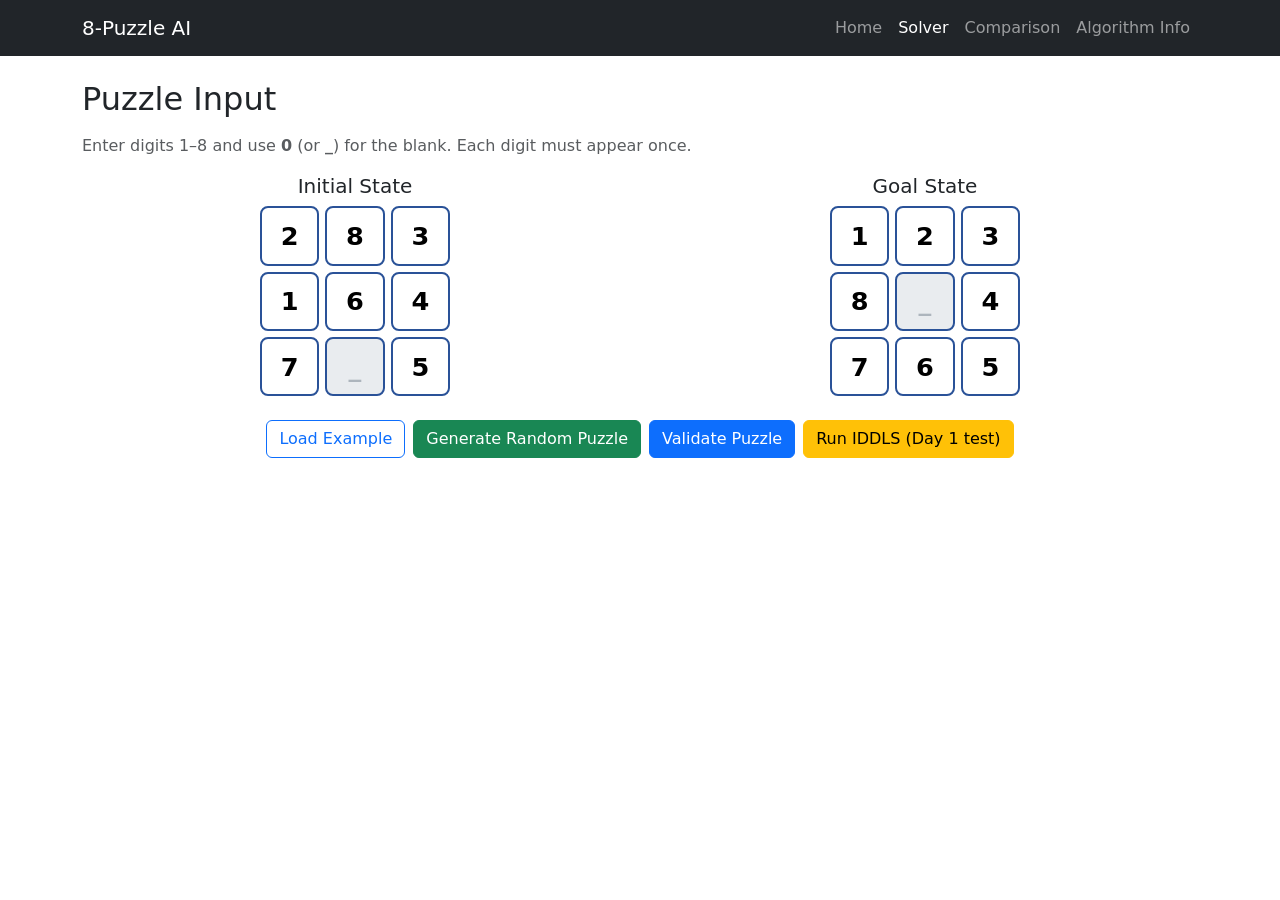
==== puzzle.html @ 8f22b755 "Day 1: home page, puzzle input, core logic, IDDLS engine" ====
<!DOCTYPE html>
<html lang="en">
<head>
  <meta charset="UTF-8">
  <meta name="viewport" content="width=device-width, initial-scale=1">
  <title>Solver | 8-Puzzle IDDLS</title>
  <link href="https://cdn.jsdelivr.net/npm/bootstrap@5.3.3/dist/css/bootstrap.min.css" rel="stylesheet">
  <link rel="stylesheet" href="css/style.css">
</head>
<body>
  <nav class="navbar navbar-expand-lg navbar-dark bg-dark">
    <div class="container">
      <a class="navbar-brand" href="index.html">8-Puzzle AI</a>
      <button class="navbar-toggler" data-bs-toggle="collapse" data-bs-target="#nav"><span class="navbar-toggler-icon"></span></button>
      <div class="collapse navbar-collapse" id="nav">
        <ul class="navbar-nav ms-auto">
          <li class="nav-item"><a class="nav-link" href="index.html">Home</a></li>
          <li class="nav-item"><a class="nav-link active" href="puzzle.html">Solver</a></li>
          <li class="nav-item"><a class="nav-link" href="comparison.html">Comparison</a></li>
          <li class="nav-item"><a class="nav-link" href="algorithms.html">Algorithm Info</a></li>
        </ul>
      </div>
    </div>
  </nav>

  <main class="container my-4">
    <h2 class="mb-3">Puzzle Input</h2>
    <p class="text-muted">Enter digits 1–8 and use <b>0</b> (or <b>_</b>) for the blank. Each digit must appear once.</p>

    <div class="row g-4 text-center">
      <div class="col-md-6">
        <h5>Initial State</h5>
        <div class="board" id="initialBoard"></div>
      </div>
      <div class="col-md-6">
        <h5>Goal State</h5>
        <div class="board" id="goalBoard"></div>
      </div>
    </div>

    <div class="d-flex flex-wrap gap-2 justify-content-center my-4">
      <button class="btn btn-outline-primary" id="btnDefault">Load Example</button>
      <button class="btn btn-success" id="btnRandom">Generate Random Puzzle</button>
      <button class="btn btn-primary" id="btnValidate">Validate Puzzle</button>
      <button class="btn btn-warning" id="btnRun">Run IDDLS (Day 1 test)</button>
    </div>

    <div id="message"></div>
    <div id="result" class="mt-3"></div>
  </main>

  <script src="https://cdn.jsdelivr.net/npm/bootstrap@5.3.3/dist/js/bootstrap.bundle.min.js"></script>
  <script src="js/puzzle.js"></script>
  <script src="js/iddls.js"></script>
  <script src="js/puzzle-page.js"></script>
</body>
</html>
---- css/style.css ----
.hero { background: linear-gradient(135deg, #1e3c72, #2a5298); }

.board {
  display: grid;
  grid-template-columns: repeat(3, 1fr);
  gap: 6px;
  width: 190px;
  margin: 0 auto;
}
.board input, .tile {
  width: 100%;
  aspect-ratio: 1 / 1;
  text-align: center;
  font-size: 1.6rem;
  font-weight: 700;
  border: 2px solid #2a5298;
  border-radius: 8px;
  background: #fff;
}
.tile.blank, .board input.blank { background: #e9ecef; color: #adb5bd; }
.board input.invalid { border-color: #dc3545; background: #f8d7da; }

.step-board { display: inline-block; margin: 8px; text-align: center; }
.mini-board { display: grid; grid-template-columns: repeat(3, 34px); gap: 3px; }
.mini-board div {
  width: 34px; height: 34px; line-height: 34px;
  text-align: center; font-weight: 700;
  background: #2a5298; color: #fff; border-radius: 4px;
}
.mini-board div.blank { background: #e9ecef; color: #e9ecef; }
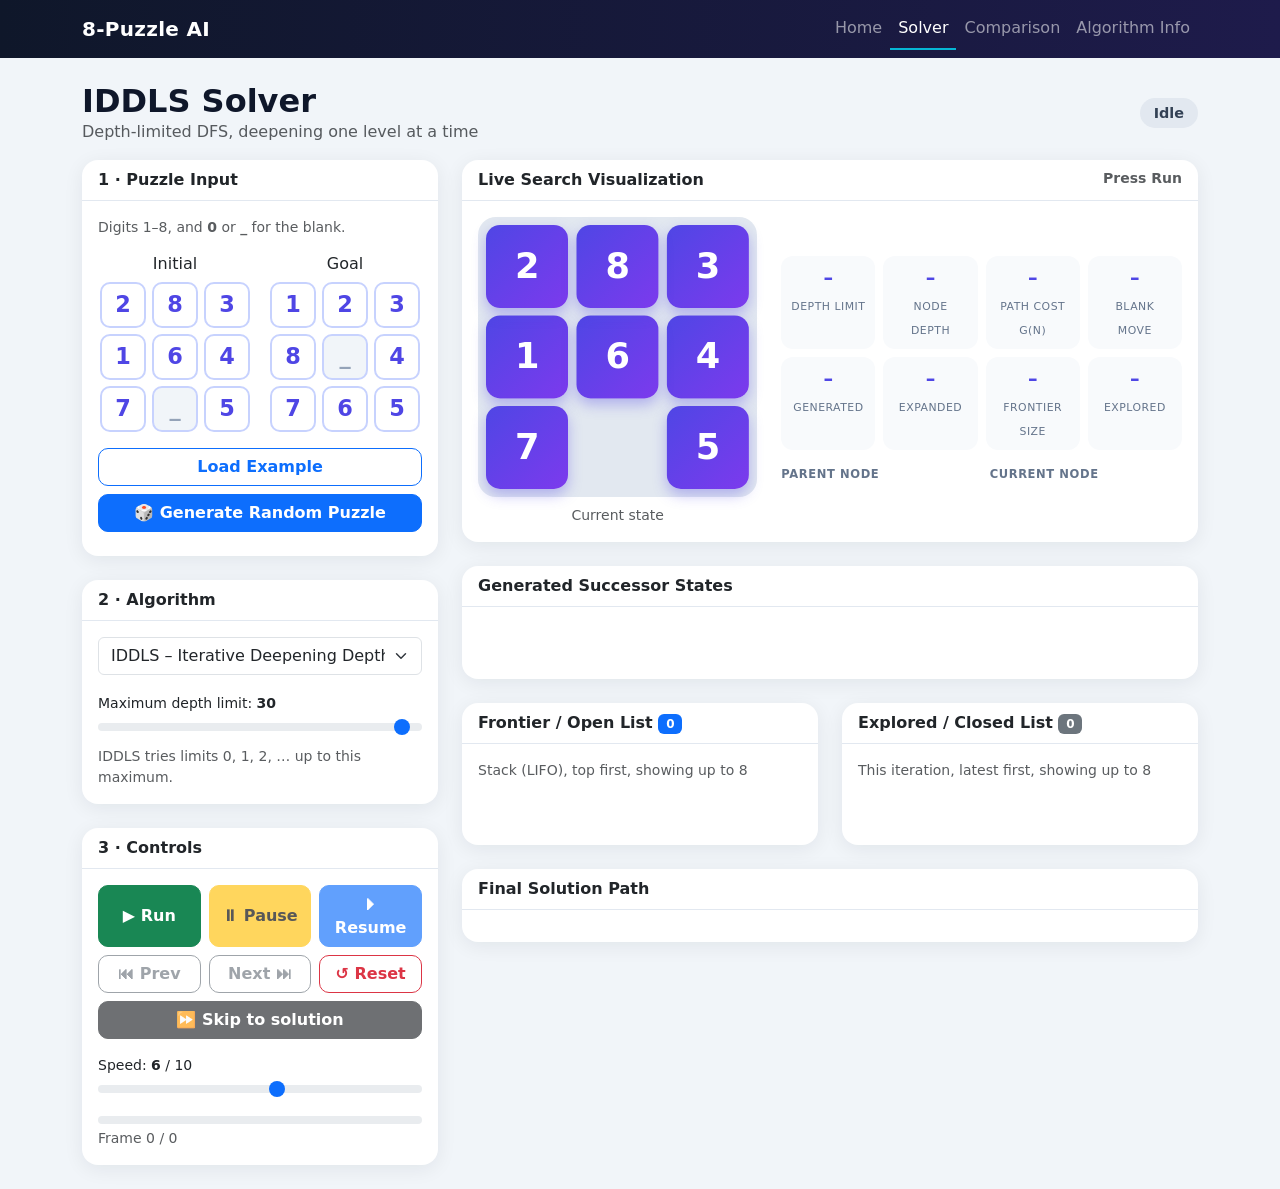
==== commit 0bb93972: "Day 2: animated visualizer, search panels, controls, new UI" ====
--- a/puzzle.html
+++ b/puzzle.html
@@ -8,7 +8,7 @@
   <link rel="stylesheet" href="css/style.css">
 </head>
 <body>
-  <nav class="navbar navbar-expand-lg navbar-dark bg-dark">
+  <nav class="navbar navbar-expand-lg navbar-dark">
     <div class="container">
       <a class="navbar-brand" href="index.html">8-Puzzle AI</a>
       <button class="navbar-toggler" data-bs-toggle="collapse" data-bs-target="#nav"><span class="navbar-toggler-icon"></span></button>
@@ -23,35 +23,141 @@
     </div>
   </nav>
 
-  <main class="container my-4">
-    <h2 class="mb-3">Puzzle Input</h2>
-    <p class="text-muted">Enter digits 1–8 and use <b>0</b> (or <b>_</b>) for the blank. Each digit must appear once.</p>
+  <main class="container-xl my-4">
+    <div class="d-flex justify-content-between align-items-center flex-wrap gap-2 mb-3">
+      <div>
+        <h2 class="page-title mb-0">IDDLS Solver</h2>
+        <p class="text-muted mb-0">Depth-limited DFS, deepening one level at a time</p>
+      </div>
+      <span id="statusBadge" class="badge status-badge">Idle</span>
+    </div>
 
-    <div class="row g-4 text-center">
-      <div class="col-md-6">
-        <h5>Initial State</h5>
-        <div class="board" id="initialBoard"></div>
+    <div class="row g-4">
+      <!-- ================= LEFT COLUMN ================= -->
+      <div class="col-lg-4">
+        <div class="card panel mb-4">
+          <div class="card-header">1 · Puzzle Input</div>
+          <div class="card-body">
+            <p class="small text-muted">Digits 1–8, and <b>0</b> or <b>_</b> for the blank.</p>
+            <div class="row text-center g-3">
+              <div class="col-6"><h6>Initial</h6><div class="board" id="initialBoard"></div></div>
+              <div class="col-6"><h6>Goal</h6><div class="board" id="goalBoard"></div></div>
+            </div>
+            <div class="d-grid gap-2 mt-3">
+              <button class="btn btn-outline-primary" id="btnDefault">Load Example</button>
+              <button class="btn btn-primary" id="btnRandom">🎲 Generate Random Puzzle</button>
+            </div>
+            <div id="message" class="mt-2"></div>
+          </div>
+        </div>
+
+        <div class="card panel mb-4">
+          <div class="card-header">2 · Algorithm</div>
+          <div class="card-body">
+            <select class="form-select mb-3" id="algoSelect">
+              <option>IDDLS – Iterative Deepening Depth Limited Search</option>
+            </select>
+            <label class="form-label small mb-0">Maximum depth limit: <b id="maxLimitVal">30</b></label>
+            <input type="range" class="form-range" id="maxLimit" min="5" max="31" value="30">
+            <p class="small text-muted mb-0">IDDLS tries limits 0, 1, 2, … up to this maximum.</p>
+          </div>
+        </div>
+
+        <div class="card panel">
+          <div class="card-header">3 · Controls</div>
+          <div class="card-body">
+            <div class="ctrl-grid">
+              <button id="btnRun" class="btn btn-success">▶ Run</button>
+              <button id="btnPause" class="btn btn-warning">⏸ Pause</button>
+              <button id="btnResume" class="btn btn-primary">⏵ Resume</button>
+              <button id="btnPrev" class="btn btn-outline-secondary">⏮ Prev</button>
+              <button id="btnNext" class="btn btn-outline-secondary">Next ⏭</button>
+              <button id="btnReset" class="btn btn-outline-danger">↺ Reset</button>
+            </div>
+            <button id="btnSkip" class="btn btn-dark w-100 mt-2">⏩ Skip to solution</button>
+            <label class="form-label small mt-3 mb-0">Speed: <b id="speedVal">6</b> / 10</label>
+            <input type="range" class="form-range" id="speed" min="1" max="10" value="6">
+            <div class="progress mt-2"><div id="bar" class="progress-bar bg-primary" style="width:0%"></div></div>
+            <div id="frameInfo" class="small text-muted mt-1">Frame 0 / 0</div>
+          </div>
+        </div>
       </div>
-      <div class="col-md-6">
-        <h5>Goal State</h5>
-        <div class="board" id="goalBoard"></div>
+
+      <!-- ================= RIGHT COLUMN ================= -->
+      <div class="col-lg-8">
+        <div class="card panel mb-4">
+          <div class="card-header d-flex justify-content-between">
+            <span>Live Search Visualization</span>
+            <span id="phaseLabel" class="small text-muted">Press Run</span>
+          </div>
+          <div class="card-body">
+            <div class="row g-4 align-items-center">
+              <div class="col-md-5 text-center">
+                <div class="stage" id="stageBoard"></div>
+                <div class="mt-2 small text-muted" id="stageCaption">Current state</div>
+              </div>
+              <div class="col-md-7">
+                <div class="row g-2 mb-3">
+                  <div class="col-6 col-sm-3"><div class="stat"><b id="sLimit">–</b><span>Depth limit</span></div></div>
+                  <div class="col-6 col-sm-3"><div class="stat"><b id="sDepth">–</b><span>Node depth</span></div></div>
+                  <div class="col-6 col-sm-3"><div class="stat"><b id="sCost">–</b><span>Path cost g(n)</span></div></div>
+                  <div class="col-6 col-sm-3"><div class="stat"><b id="sMove">–</b><span>Blank move</span></div></div>
+                  <div class="col-6 col-sm-3"><div class="stat"><b id="sGen">–</b><span>Generated</span></div></div>
+                  <div class="col-6 col-sm-3"><div class="stat"><b id="sExp">–</b><span>Expanded</span></div></div>
+                  <div class="col-6 col-sm-3"><div class="stat"><b id="sFront">–</b><span>Frontier size</span></div></div>
+                  <div class="col-6 col-sm-3"><div class="stat"><b id="sExplored">–</b><span>Explored</span></div></div>
+                </div>
+                <div class="row g-3">
+                  <div class="col-6"><div class="mini-label">Parent node</div><div id="parentBox"></div></div>
+                  <div class="col-6"><div class="mini-label">Current node</div><div id="currentBox"></div></div>
+                </div>
+              </div>
+            </div>
+          </div>
+        </div>
+
+        <div class="card panel mb-4">
+          <div class="card-header">Generated Successor States</div>
+          <div class="card-body"><div class="chips" id="succBox"></div></div>
+        </div>
+
+        <div class="row g-4 mb-4">
+          <div class="col-md-6">
+            <div class="card panel h-100">
+              <div class="card-header">Frontier / Open List <span class="badge bg-primary" id="frontCount">0</span></div>
+              <div class="card-body">
+                <div class="small text-muted mb-2">Stack (LIFO), top first, showing up to 8</div>
+                <div class="chips" id="frontBox"></div>
+              </div>
+            </div>
+          </div>
+          <div class="col-md-6">
+            <div class="card panel h-100">
+              <div class="card-header">Explored / Closed List <span class="badge bg-secondary" id="exploredCount">0</span></div>
+              <div class="card-body">
+                <div class="small text-muted mb-2">This iteration, latest first, showing up to 8</div>
+                <div class="chips" id="exploredBox"></div>
+              </div>
+            </div>
+          </div>
+        </div>
+
+        <div class="card panel mb-4">
+          <div class="card-header">Final Solution Path</div>
+          <div class="card-body" id="pathBox"></div>
+        </div>
+
+        <div class="card panel d-none" id="summary">
+          <div class="card-header" id="summaryTitle">Solution Summary</div>
+          <div class="card-body"><div class="row g-2" id="summaryGrid"></div></div>
+        </div>
       </div>
     </div>
-
-    <div class="d-flex flex-wrap gap-2 justify-content-center my-4">
-      <button class="btn btn-outline-primary" id="btnDefault">Load Example</button>
-      <button class="btn btn-success" id="btnRandom">Generate Random Puzzle</button>
-      <button class="btn btn-primary" id="btnValidate">Validate Puzzle</button>
-      <button class="btn btn-warning" id="btnRun">Run IDDLS (Day 1 test)</button>
-    </div>
-
-    <div id="message"></div>
-    <div id="result" class="mt-3"></div>
   </main>
 
   <script src="https://cdn.jsdelivr.net/npm/bootstrap@5.3.3/dist/js/bootstrap.bundle.min.js"></script>
   <script src="js/puzzle.js"></script>
   <script src="js/iddls.js"></script>
-  <script src="js/puzzle-page.js"></script>
+  <script src="js/solver.js"></script>
 </body>
 </html>
--- a/css/style.css
+++ b/css/style.css
@@ -1,30 +1,70 @@
-.hero { background: linear-gradient(135deg, #1e3c72, #2a5298); }
+:root {
+  --brand: #4f46e5; --brand2: #06b6d4; --ink: #0f172a; --bg: #f1f5f9;
+  --muted: #64748b; --ok: #16a34a; --warn: #f59e0b; --bad: #dc2626;
+}
+body { background: var(--bg); color: var(--ink);
+  font-family: system-ui, -apple-system, "Segoe UI", Roboto, sans-serif; }
 
-.board {
-  display: grid;
-  grid-template-columns: repeat(3, 1fr);
-  gap: 6px;
-  width: 190px;
-  margin: 0 auto;
-}
-.board input, .tile {
-  width: 100%;
-  aspect-ratio: 1 / 1;
-  text-align: center;
-  font-size: 1.6rem;
-  font-weight: 700;
-  border: 2px solid #2a5298;
-  border-radius: 8px;
-  background: #fff;
-}
-.tile.blank, .board input.blank { background: #e9ecef; color: #adb5bd; }
-.board input.invalid { border-color: #dc3545; background: #f8d7da; }
+/* ---------- Navbar / hero / cards ---------- */
+.navbar { background: linear-gradient(90deg, #0f172a, #1e1b4b) !important; }
+.navbar-brand { font-weight: 800; letter-spacing: .3px; }
+.nav-link.active { color: #fff !important; border-bottom: 2px solid var(--brand2); }
+.hero { background: radial-gradient(circle at 15% 20%, rgba(99,102,241,.8), transparent 45%),
+        linear-gradient(135deg, #0f172a, #312e81 60%, #0e7490); }
+.card, .panel { border: 0; border-radius: 16px; box-shadow: 0 4px 20px rgba(15,23,42,.07); }
+.card-header { background: transparent; font-weight: 700; border-bottom: 1px solid #e2e8f0; }
+.btn { border-radius: 10px; font-weight: 600; }
+.page-title { font-weight: 800; }
 
-.step-board { display: inline-block; margin: 8px; text-align: center; }
-.mini-board { display: grid; grid-template-columns: repeat(3, 34px); gap: 3px; }
-.mini-board div {
-  width: 34px; height: 34px; line-height: 34px;
-  text-align: center; font-weight: 700;
-  background: #2a5298; color: #fff; border-radius: 4px;
-}
-.mini-board div.blank { background: #e9ecef; color: #e9ecef; }+/* ---------- Input boards ---------- */
+.board { display: grid; grid-template-columns: repeat(3, 1fr); gap: 6px;
+  width: 100%; max-width: 150px; margin: 0 auto; }
+.board input { width: 100%; aspect-ratio: 1 / 1; text-align: center; font-size: 1.4rem;
+  font-weight: 700; padding: 0; color: var(--brand); background: #fff;
+  border: 2px solid #c7d2fe; border-radius: 10px; outline: none; transition: .15s; }
+.board input:focus { border-color: var(--brand); box-shadow: 0 0 0 3px rgba(79,70,229,.2); }
+.board input.blank { background: #f1f5f9; color: #94a3b8; }
+.board input.invalid { border-color: var(--bad); background: #fee2e2; }
+
+/* ---------- Animated stage board ---------- */
+.stage { --gap: 8px; --dur: 300ms; position: relative; width: 100%; max-width: 300px;
+  aspect-ratio: 1 / 1; margin: 0 auto; background: #e2e8f0; border-radius: 18px; }
+.stile { position: absolute; top: var(--gap); left: var(--gap);
+  width: calc((100% - 4 * var(--gap)) / 3); aspect-ratio: 1 / 1;
+  display: flex; align-items: center; justify-content: center;
+  font-size: 2.2rem; font-weight: 800; color: #fff; border-radius: 14px;
+  background: linear-gradient(135deg, var(--brand), #7c3aed);
+  box-shadow: 0 6px 14px rgba(79,70,229,.35);
+  transform: translate(calc(var(--c, 0) * (100% + var(--gap))), calc(var(--r, 0) * (100% + var(--gap))));
+  transition: transform var(--dur) ease, background .3s; }
+.stile.moved { background: linear-gradient(135deg, #f59e0b, #ef4444); }
+.stage.solved .stile { background: linear-gradient(135deg, #16a34a, #0d9488); }
+
+/* ---------- Mini boards (lists) ---------- */
+.mini-board { display: inline-grid; grid-template-columns: repeat(3, 22px); gap: 2px;
+  padding: 3px; background: #e2e8f0; border-radius: 6px; vertical-align: middle; }
+.mini-board div { width: 22px; height: 22px; line-height: 22px; text-align: center;
+  font-size: .72rem; font-weight: 700; background: var(--brand); color: #fff; border-radius: 4px; }
+.mini-board div.blank { background: #f8fafc; color: transparent; }
+.mini-board.active { outline: 3px solid var(--warn); }
+.mini-board.goal div:not(.blank) { background: var(--ok); }
+
+.chips { display: flex; flex-wrap: wrap; gap: 8px; min-height: 40px; }
+.succ { text-align: center; font-size: .7rem; color: var(--muted); }
+.succ small { display: block; font-weight: 600; }
+.path-step { display: inline-block; text-align: center; margin: 4px; font-size: .7rem; color: var(--muted); }
+.path-step.now .mini-board { outline: 3px solid var(--warn); }
+.mini-label { font-size: .72rem; text-transform: uppercase; letter-spacing: .6px;
+  color: var(--muted); font-weight: 700; margin-bottom: 4px; }
+
+/* ---------- Stats / status / controls ---------- */
+.stat { background: #f8fafc; border-radius: 12px; padding: 8px 10px; text-align: center; height: 100%; }
+.stat b { display: block; font-size: 1.2rem; color: var(--brand); }
+.stat span { font-size: .68rem; text-transform: uppercase; letter-spacing: .5px; color: var(--muted); }
+.status-badge { background: #e2e8f0; color: #334155; font-size: .9rem; padding: 8px 14px; border-radius: 999px; }
+.status-badge.s-run { background: #dbeafe; color: #1d4ed8; }
+.status-badge.s-pause { background: #fef3c7; color: #b45309; }
+.status-badge.s-ok { background: #dcfce7; color: #15803d; }
+.status-badge.s-bad { background: #fee2e2; color: #b91c1c; }
+.ctrl-grid { display: grid; grid-template-columns: repeat(3, 1fr); gap: 8px; }
+.progress { height: 8px; }
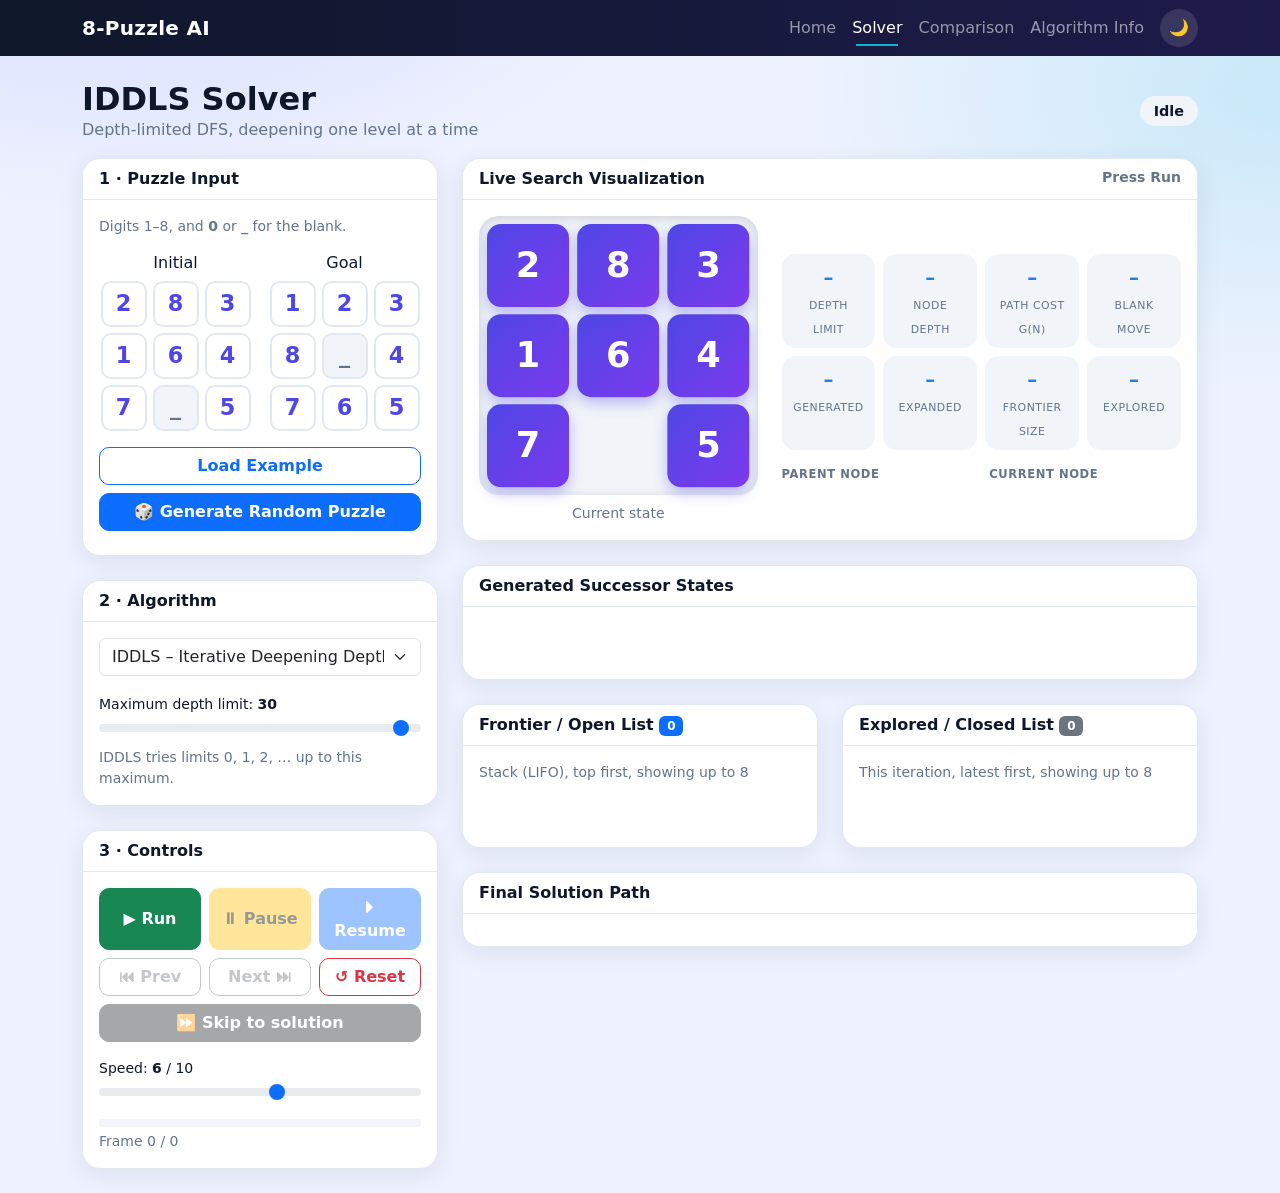
==== commit 92547b45: "Update style.css (Day 3)" ====
--- a/puzzle.html
+++ b/puzzle.html
@@ -159,5 +159,6 @@
   <script src="js/puzzle.js"></script>
   <script src="js/iddls.js"></script>
   <script src="js/solver.js"></script>
+  <script src="js/ui.js"></script>
 </body>
 </html>
--- a/css/style.css
+++ b/css/style.css
@@ -1,70 +1,173 @@
 :root {
-  --brand: #4f46e5; --brand2: #06b6d4; --ink: #0f172a; --bg: #f1f5f9;
-  --muted: #64748b; --ok: #16a34a; --warn: #f59e0b; --bad: #dc2626;
+  --brand: #4f46e5; --brand2: #06b6d4; --ink: #0f172a; --bg: #eef2ff;
+  --card: #ffffff; --soft: #f1f5f9; --line: #e2e8f0; --muted: #64748b;
+  --ok: #16a34a; --warn: #f59e0b; --bad: #dc2626;
+  --shadow: 0 6px 24px rgba(15,23,42,.08);
 }
-body { background: var(--bg); color: var(--ink);
-  font-family: system-ui, -apple-system, "Segoe UI", Roboto, sans-serif; }
+[data-bs-theme="dark"] {
+  --ink: #e2e8f0; --bg: #0b1020; --card: #131a30; --soft: #1b2440;
+  --line: #263154; --muted: #94a3b8; --shadow: 0 6px 24px rgba(0,0,0,.45);
+}
 
-/* ---------- Navbar / hero / cards ---------- */
-.navbar { background: linear-gradient(90deg, #0f172a, #1e1b4b) !important; }
+body {
+  color: var(--ink); animation: fadeIn .5s ease;
+  font-family: system-ui, -apple-system, "Segoe UI", Roboto, sans-serif;
+  background:
+    radial-gradient(900px 500px at 10% -10%, rgba(99,102,241,.18), transparent 60%),
+    radial-gradient(800px 500px at 100% 10%, rgba(6,182,212,.16), transparent 60%),
+    var(--bg);
+  background-attachment: fixed;
+}
+@keyframes fadeIn { from { opacity: 0; } to { opacity: 1; } }
+.text-muted { color: var(--muted) !important; }
+
+/* ---------- Scroll progress + navbar ---------- */
+#scrollbar { position: fixed; top: 0; left: 0; height: 3px; width: 0; z-index: 2100;
+  background: linear-gradient(90deg, var(--brand), var(--brand2), var(--warn)); }
+.navbar { position: sticky; top: 0; z-index: 1030; transition: box-shadow .3s;
+  background: linear-gradient(90deg, #0f172a, #1e1b4b) !important; }
+.navbar.scrolled { box-shadow: 0 8px 24px rgba(0,0,0,.35); }
 .navbar-brand { font-weight: 800; letter-spacing: .3px; }
-.nav-link.active { color: #fff !important; border-bottom: 2px solid var(--brand2); }
-.hero { background: radial-gradient(circle at 15% 20%, rgba(99,102,241,.8), transparent 45%),
-        linear-gradient(135deg, #0f172a, #312e81 60%, #0e7490); }
-.card, .panel { border: 0; border-radius: 16px; box-shadow: 0 4px 20px rgba(15,23,42,.07); }
-.card-header { background: transparent; font-weight: 700; border-bottom: 1px solid #e2e8f0; }
-.btn { border-radius: 10px; font-weight: 600; }
+.navbar .nav-link { position: relative; }
+.navbar .nav-link::after { content: ""; position: absolute; left: 12px; right: 12px; bottom: 2px;
+  height: 2px; background: var(--brand2); scale: 0 1; transform-origin: left; transition: scale .3s; }
+.navbar .nav-link:hover::after, .navbar .nav-link.active::after { scale: 1 1; }
+.navbar .nav-link.active { color: #fff !important; }
+.theme-btn { border: 0; background: rgba(255,255,255,.12); color: #fff; width: 38px; height: 38px;
+  border-radius: 50%; margin-left: 8px; transition: rotate .5s, background .2s; }
+.theme-btn:hover { rotate: 180deg; background: rgba(255,255,255,.25); }
+
+/* ---------- Hero ---------- */
+.hero { position: relative; overflow: hidden;
+  background: linear-gradient(120deg, #0f172a, #312e81, #0e7490, #7c3aed, #0f172a);
+  background-size: 300% 300%; animation: gradShift 14s ease infinite; }
+@keyframes gradShift { 0%,100% { background-position: 0% 50%; } 50% { background-position: 100% 50%; } }
+.hero .container { position: relative; z-index: 2; }
+.hero h1 { background: linear-gradient(90deg, #fff, #a5f3fc, #fde68a, #fff); background-size: 200% auto;
+  -webkit-background-clip: text; background-clip: text; color: transparent; animation: shine 6s linear infinite; }
+@keyframes shine { to { background-position: 200% center; } }
+.blob { position: absolute; border-radius: 50%; filter: blur(60px); opacity: .45; animation: bob 12s ease-in-out infinite; }
+.ftile { position: absolute; display: grid; place-items: center; width: 54px; height: 54px; border-radius: 12px;
+  font-weight: 800; color: #fff; background: rgba(255,255,255,.12); border: 1px solid rgba(255,255,255,.25);
+  backdrop-filter: blur(4px); animation: bob var(--d, 7s) ease-in-out infinite; animation-delay: var(--dl, 0s); }
+@keyframes bob { 0%,100% { transform: translateY(0) rotate(var(--rot, 0deg)); }
+  50% { transform: translateY(-22px) rotate(calc(var(--rot, 0deg) + 8deg)); } }
+@media (max-width: 768px) { .ftile { display: none; } }
+
+/* ---------- Cards ---------- */
+.card, .panel { background: var(--card); color: var(--ink); border: 1px solid var(--line); border-radius: 18px;
+  box-shadow: var(--shadow); position: relative; overflow: hidden;
+  transition: translate .25s, box-shadow .25s, border-color .25s; }
+.card::after { content: ""; position: absolute; inset: 0; pointer-events: none; opacity: 0; transition: opacity .3s;
+  background: radial-gradient(260px circle at var(--mx, 50%) var(--my, 50%), rgba(99,102,241,.14), transparent 60%); }
+.card:hover::after { opacity: 1; }
+.card.lift:hover { translate: 0 -4px; box-shadow: 0 14px 34px rgba(79,70,229,.2); border-color: rgba(99,102,241,.5); }
+.card-header { background: transparent; font-weight: 700; border-bottom: 1px solid var(--line); }
+.list-group-item { background: transparent; color: var(--ink); border-color: var(--line); }
 .page-title { font-weight: 800; }
 
+.reveal { opacity: 0; transform: translateY(26px) scale(.98); }
+.card.reveal { transition: opacity .6s ease, transform .6s cubic-bezier(.2,.7,.2,1), translate .25s, box-shadow .25s, border-color .25s; }
+.reveal.show { opacity: 1; transform: none; }
+
+/* ---------- Buttons ---------- */
+.btn { position: relative; overflow: hidden; border-radius: 10px; font-weight: 600;
+  transition: translate .15s, scale .15s, box-shadow .2s, background-color .2s; }
+.btn:hover:not(:disabled) { translate: 0 -2px; box-shadow: 0 8px 18px rgba(79,70,229,.25); }
+.btn:active:not(:disabled) { translate: 0 1px; scale: .97; }
+.btn:disabled { opacity: .4; }
+.btn::after { content: ""; position: absolute; inset: 0; pointer-events: none; translate: -120% 0; transition: translate .6s;
+  background: linear-gradient(110deg, transparent 30%, rgba(255,255,255,.35) 50%, transparent 70%); }
+.btn:hover:not(:disabled)::after { translate: 120% 0; }
+.ripple { position: absolute; border-radius: 50%; background: rgba(255,255,255,.5); pointer-events: none;
+  transform: scale(0); animation: rip .6s ease-out; }
+@keyframes rip { to { transform: scale(4); opacity: 0; } }
+.theme-btn::after { display: none; }
+
 /* ---------- Input boards ---------- */
-.board { display: grid; grid-template-columns: repeat(3, 1fr); gap: 6px;
-  width: 100%; max-width: 150px; margin: 0 auto; }
-.board input { width: 100%; aspect-ratio: 1 / 1; text-align: center; font-size: 1.4rem;
-  font-weight: 700; padding: 0; color: var(--brand); background: #fff;
-  border: 2px solid #c7d2fe; border-radius: 10px; outline: none; transition: .15s; }
-.board input:focus { border-color: var(--brand); box-shadow: 0 0 0 3px rgba(79,70,229,.2); }
-.board input.blank { background: #f1f5f9; color: #94a3b8; }
-.board input.invalid { border-color: var(--bad); background: #fee2e2; }
+.board { display: grid; grid-template-columns: repeat(3, 1fr); gap: 6px; width: 100%; max-width: 150px; margin: 0 auto; }
+.board input { width: 100%; aspect-ratio: 1 / 1; text-align: center; font-size: 1.4rem; font-weight: 700; padding: 0;
+  color: var(--brand); background: var(--card); border: 2px solid var(--line); border-radius: 10px; outline: none;
+  transition: border-color .15s, box-shadow .15s, scale .15s; }
+.board input:hover { border-color: var(--brand2); scale: 1.05; }
+.board input:focus { border-color: var(--brand); box-shadow: 0 0 0 3px rgba(79,70,229,.25); scale: 1.08; }
+.board input.blank { background: var(--soft); color: var(--muted); }
+.board input.invalid { border-color: var(--bad); background: rgba(220,38,38,.18); animation: shake .35s; }
+@keyframes shake { 25% { translate: -4px 0; } 75% { translate: 4px 0; } }
 
-/* ---------- Animated stage board ---------- */
-.stage { --gap: 8px; --dur: 300ms; position: relative; width: 100%; max-width: 300px;
-  aspect-ratio: 1 / 1; margin: 0 auto; background: #e2e8f0; border-radius: 18px; }
-.stile { position: absolute; top: var(--gap); left: var(--gap);
-  width: calc((100% - 4 * var(--gap)) / 3); aspect-ratio: 1 / 1;
-  display: flex; align-items: center; justify-content: center;
-  font-size: 2.2rem; font-weight: 800; color: #fff; border-radius: 14px;
-  background: linear-gradient(135deg, var(--brand), #7c3aed);
-  box-shadow: 0 6px 14px rgba(79,70,229,.35);
+/* ---------- Animated stage ---------- */
+.stage { --gap: 8px; --dur: 300ms; position: relative; width: 100%; max-width: 300px; aspect-ratio: 1 / 1;
+  margin: 0 auto; background: var(--soft); border-radius: 20px; box-shadow: inset 0 2px 10px rgba(0,0,0,.15); }
+.stile { position: absolute; top: var(--gap); left: var(--gap); width: calc((100% - 4 * var(--gap)) / 3);
+  aspect-ratio: 1 / 1; display: flex; align-items: center; justify-content: center; font-size: 2.2rem; font-weight: 800;
+  color: #fff; border-radius: 14px; cursor: pointer; user-select: none;
+  background: linear-gradient(135deg, var(--brand), #7c3aed); box-shadow: 0 6px 14px rgba(79,70,229,.35);
   transform: translate(calc(var(--c, 0) * (100% + var(--gap))), calc(var(--r, 0) * (100% + var(--gap))));
-  transition: transform var(--dur) ease, background .3s; }
-.stile.moved { background: linear-gradient(135deg, #f59e0b, #ef4444); }
+  transition: transform var(--dur) cubic-bezier(.34,1.4,.64,1), background .3s, scale .2s, filter .2s; }
+.stile:hover { scale: 1.07; filter: brightness(1.12); }
+.stile.moved { background: linear-gradient(135deg, #f59e0b, #ef4444); animation: pop .35s ease; }
+@keyframes pop { 50% { scale: 1.15; } }
 .stage.solved .stile { background: linear-gradient(135deg, #16a34a, #0d9488); }
+.stage.solved { animation: glow 1.6s ease-in-out infinite; }
+@keyframes glow { 0%,100% { box-shadow: 0 0 0 0 rgba(22,163,74,.5); } 50% { box-shadow: 0 0 0 16px rgba(22,163,74,0); } }
 
-/* ---------- Mini boards (lists) ---------- */
-.mini-board { display: inline-grid; grid-template-columns: repeat(3, 22px); gap: 2px;
-  padding: 3px; background: #e2e8f0; border-radius: 6px; vertical-align: middle; }
-.mini-board div { width: 22px; height: 22px; line-height: 22px; text-align: center;
-  font-size: .72rem; font-weight: 700; background: var(--brand); color: #fff; border-radius: 4px; }
-.mini-board div.blank { background: #f8fafc; color: transparent; }
+/* ---------- Mini boards / chips ---------- */
+.mini-board { display: inline-grid; grid-template-columns: repeat(3, 22px); gap: 2px; padding: 3px; background: var(--line);
+  border-radius: 6px; vertical-align: middle; position: relative; transition: scale .15s, box-shadow .15s; }
+.mini-board:hover { scale: 1.25; z-index: 5; box-shadow: 0 6px 16px rgba(0,0,0,.3); }
+.mini-board div { width: 22px; height: 22px; line-height: 22px; text-align: center; font-size: .72rem; font-weight: 700;
+  background: var(--brand); color: #fff; border-radius: 4px; }
+.mini-board div.blank { background: var(--card); color: transparent; }
 .mini-board.active { outline: 3px solid var(--warn); }
 .mini-board.goal div:not(.blank) { background: var(--ok); }
-
+#currentBox .mini-board, #succBox .succ { animation: popin .25s ease backwards; }
+@keyframes popin { from { opacity: 0; scale: .6; } }
 .chips { display: flex; flex-wrap: wrap; gap: 8px; min-height: 40px; }
 .succ { text-align: center; font-size: .7rem; color: var(--muted); }
 .succ small { display: block; font-weight: 600; }
 .path-step { display: inline-block; text-align: center; margin: 4px; font-size: .7rem; color: var(--muted); }
 .path-step.now .mini-board { outline: 3px solid var(--warn); }
-.mini-label { font-size: .72rem; text-transform: uppercase; letter-spacing: .6px;
-  color: var(--muted); font-weight: 700; margin-bottom: 4px; }
+.mini-label { font-size: .72rem; text-transform: uppercase; letter-spacing: .6px; color: var(--muted); font-weight: 700; margin-bottom: 4px; }
 
 /* ---------- Stats / status / controls ---------- */
-.stat { background: #f8fafc; border-radius: 12px; padding: 8px 10px; text-align: center; height: 100%; }
-.stat b { display: block; font-size: 1.2rem; color: var(--brand); }
+.stat { background: var(--soft); border-radius: 14px; padding: 8px 10px; text-align: center; height: 100%;
+  transition: translate .2s, box-shadow .2s; }
+.stat:hover { translate: 0 -3px; box-shadow: 0 8px 18px rgba(79,70,229,.18); }
+.stat b { display: block; font-size: 1.25rem; font-variant-numeric: tabular-nums;
+  background: linear-gradient(90deg, var(--brand), var(--brand2)); -webkit-background-clip: text; background-clip: text; color: transparent; }
 .stat span { font-size: .68rem; text-transform: uppercase; letter-spacing: .5px; color: var(--muted); }
-.status-badge { background: #e2e8f0; color: #334155; font-size: .9rem; padding: 8px 14px; border-radius: 999px; }
-.status-badge.s-run { background: #dbeafe; color: #1d4ed8; }
-.status-badge.s-pause { background: #fef3c7; color: #b45309; }
-.status-badge.s-ok { background: #dcfce7; color: #15803d; }
-.status-badge.s-bad { background: #fee2e2; color: #b91c1c; }
+.status-badge { display: inline-flex; align-items: center; gap: 8px; background: var(--soft); color: var(--ink);
+  font-size: .9rem; padding: 8px 14px; border-radius: 999px; transition: background .3s, color .3s; }
+.status-badge.s-run { background: rgba(59,130,246,.18); color: #3b82f6; }
+.status-badge.s-pause { background: rgba(245,158,11,.2); color: #d97706; }
+.status-badge.s-ok { background: rgba(22,163,74,.2); color: #16a34a; }
+.status-badge.s-bad { background: rgba(220,38,38,.2); color: #dc2626; }
+.status-badge.s-run::before { content: ""; width: 9px; height: 9px; border-radius: 50%; background: currentColor; animation: pulse 1s infinite; }
+@keyframes pulse { 0% { box-shadow: 0 0 0 0 currentColor; } 100% { box-shadow: 0 0 0 9px transparent; } }
 .ctrl-grid { display: grid; grid-template-columns: repeat(3, 1fr); gap: 8px; }
-.progress { height: 8px; }+.progress { height: 8px; background: var(--soft); border-radius: 99px; }
+.progress-bar { background: linear-gradient(90deg, var(--brand), var(--brand2)); transition: width .2s; }
+
+/* ---------- Comparison page ---------- */
+.cmp-table { --bs-table-bg: transparent; --bs-table-color: var(--ink); --bs-table-border-color: var(--line); }
+.cmp-table tbody tr { transition: background .2s, scale .2s; }
+.cmp-table tbody tr:hover { background: var(--soft); }
+.cmp-table tr.mine td { background: rgba(79,70,229,.1); }
+.cmp-table td.best { color: var(--ok); font-weight: 800; }
+.barrow { display: flex; align-items: center; gap: 10px; margin: 8px 0; font-size: .85rem; }
+.barrow .nm { width: 60px; font-weight: 700; }
+.barrow .bar { flex: 1; height: 18px; background: var(--soft); border-radius: 99px; overflow: hidden; }
+.barrow .bar span { display: block; height: 100%; width: 0; border-radius: 99px; transition: width 1s cubic-bezier(.2,.7,.2,1);
+  background: linear-gradient(90deg, var(--brand), var(--brand2)); }
+.barrow.mine .bar span { background: linear-gradient(90deg, #f59e0b, #ef4444); }
+.barrow.fail .bar span { background: #94a3b8; }
+.barrow .val { width: 90px; text-align: right; font-variant-numeric: tabular-nums; color: var(--muted); }
+.spinner-dot { display: inline-block; width: 12px; height: 12px; border-radius: 50%; background: var(--brand); animation: pulse 1s infinite; color: var(--brand); }
+
+/* ---------- Algorithm info page ---------- */
+#algoNav .list-group-item { cursor: pointer; border: 0; border-left: 4px solid transparent; transition: background .2s, border-color .2s, padding .2s; }
+#algoNav .list-group-item:hover { background: var(--soft); padding-left: 1.4rem; }
+#algoNav .list-group-item.active { background: rgba(79,70,229,.12); color: var(--brand); border-left-color: var(--brand); font-weight: 700; }
+.algo-pane { animation: popin .35s ease backwards; }
+.algo-pane li { margin-bottom: 4px; }
+pre.code { background: #0f172a; color: #e2e8f0; border-radius: 12px; padding: 14px; font-size: .82rem; overflow-x: auto; }
